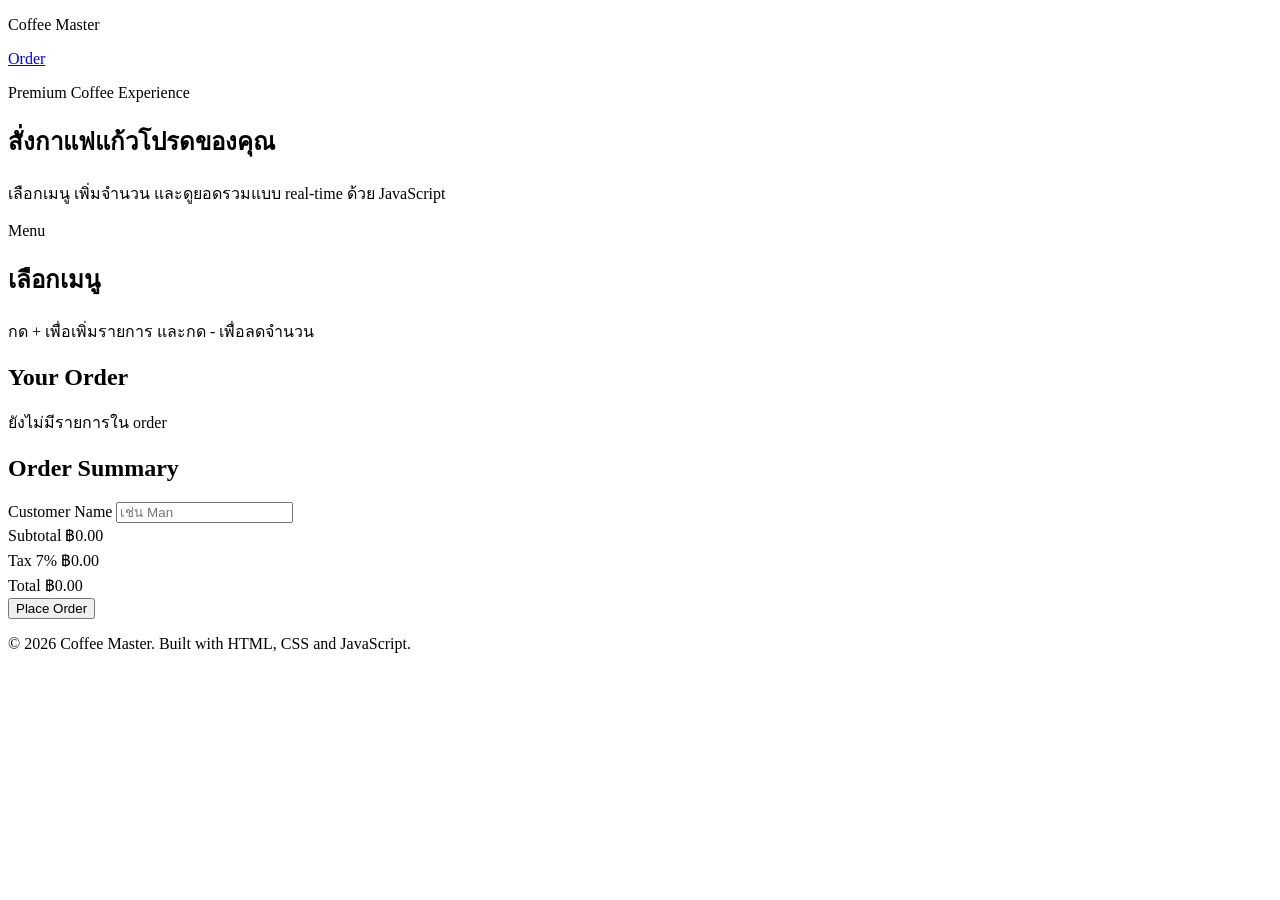
==== finish_js/index.html @ c5045203 "feat: add JavaScript workshop starter and finished solution Orphan branch for the Coffee Master Vani" ====
<!DOCTYPE html>
<html lang="th">
  <head>
    <meta charset="UTF-8" />
    <meta name="viewport" content="width=device-width, initial-scale=1.0" />
    <title>Coffee Master Order App</title>
    <link rel="stylesheet" href="/src/style.css" />
  </head>

  <body>
    <header class="site-header">
      <nav class="navbar">
        <p class="logo">Coffee Master</p>
        <a href="#order">Order</a>
      </nav>
    </header>

    <main>
      <section class="hero-section">
        <p class="eyebrow">Premium Coffee Experience</p>
        <h1>สั่งกาแฟแก้วโปรดของคุณ</h1>
        <p>
          เลือกเมนู เพิ่มจำนวน และดูยอดรวมแบบ real-time ด้วย JavaScript
        </p>
      </section>

      <section class="menu-section">
        <div class="section-header">
          <p class="eyebrow">Menu</p>
          <h2>เลือกเมนู</h2>
          <p>กด + เพื่อเพิ่มรายการ และกด - เพื่อลดจำนวน</p>
        </div>

        <div id="menuGrid" class="menu-grid"></div>
      </section>

      <section id="order" class="order-section">
        <div class="cart-card">
          <h2>Your Order</h2>

          <div id="cartItems" class="cart-items"></div>

          <p id="emptyCartMessage" class="empty-cart">
            ยังไม่มีรายการใน order
          </p>
        </div>

        <div class="summary-card">
          <h2>Order Summary</h2>

          <label for="customerName">Customer Name</label>
          <input id="customerName" type="text" placeholder="เช่น Man" />

          <div class="summary-row">
            <span>Subtotal</span>
            <span id="subtotal">฿0.00</span>
          </div>

          <div class="summary-row">
            <span>Tax 7%</span>
            <span id="tax">฿0.00</span>
          </div>

          <div class="summary-row final-total">
            <span>Total</span>
            <span id="total">฿0.00</span>
          </div>

          <button id="placeOrderButton">Place Order</button>

          <p id="orderMessage" class="order-message"></p>
        </div>
      </section>
    </main>

    <footer class="site-footer">
      <p>© 2026 Coffee Master. Built with HTML, CSS and JavaScript.</p>
    </footer>

    <script src="/src/main.js"></script>
  </body>
</html>
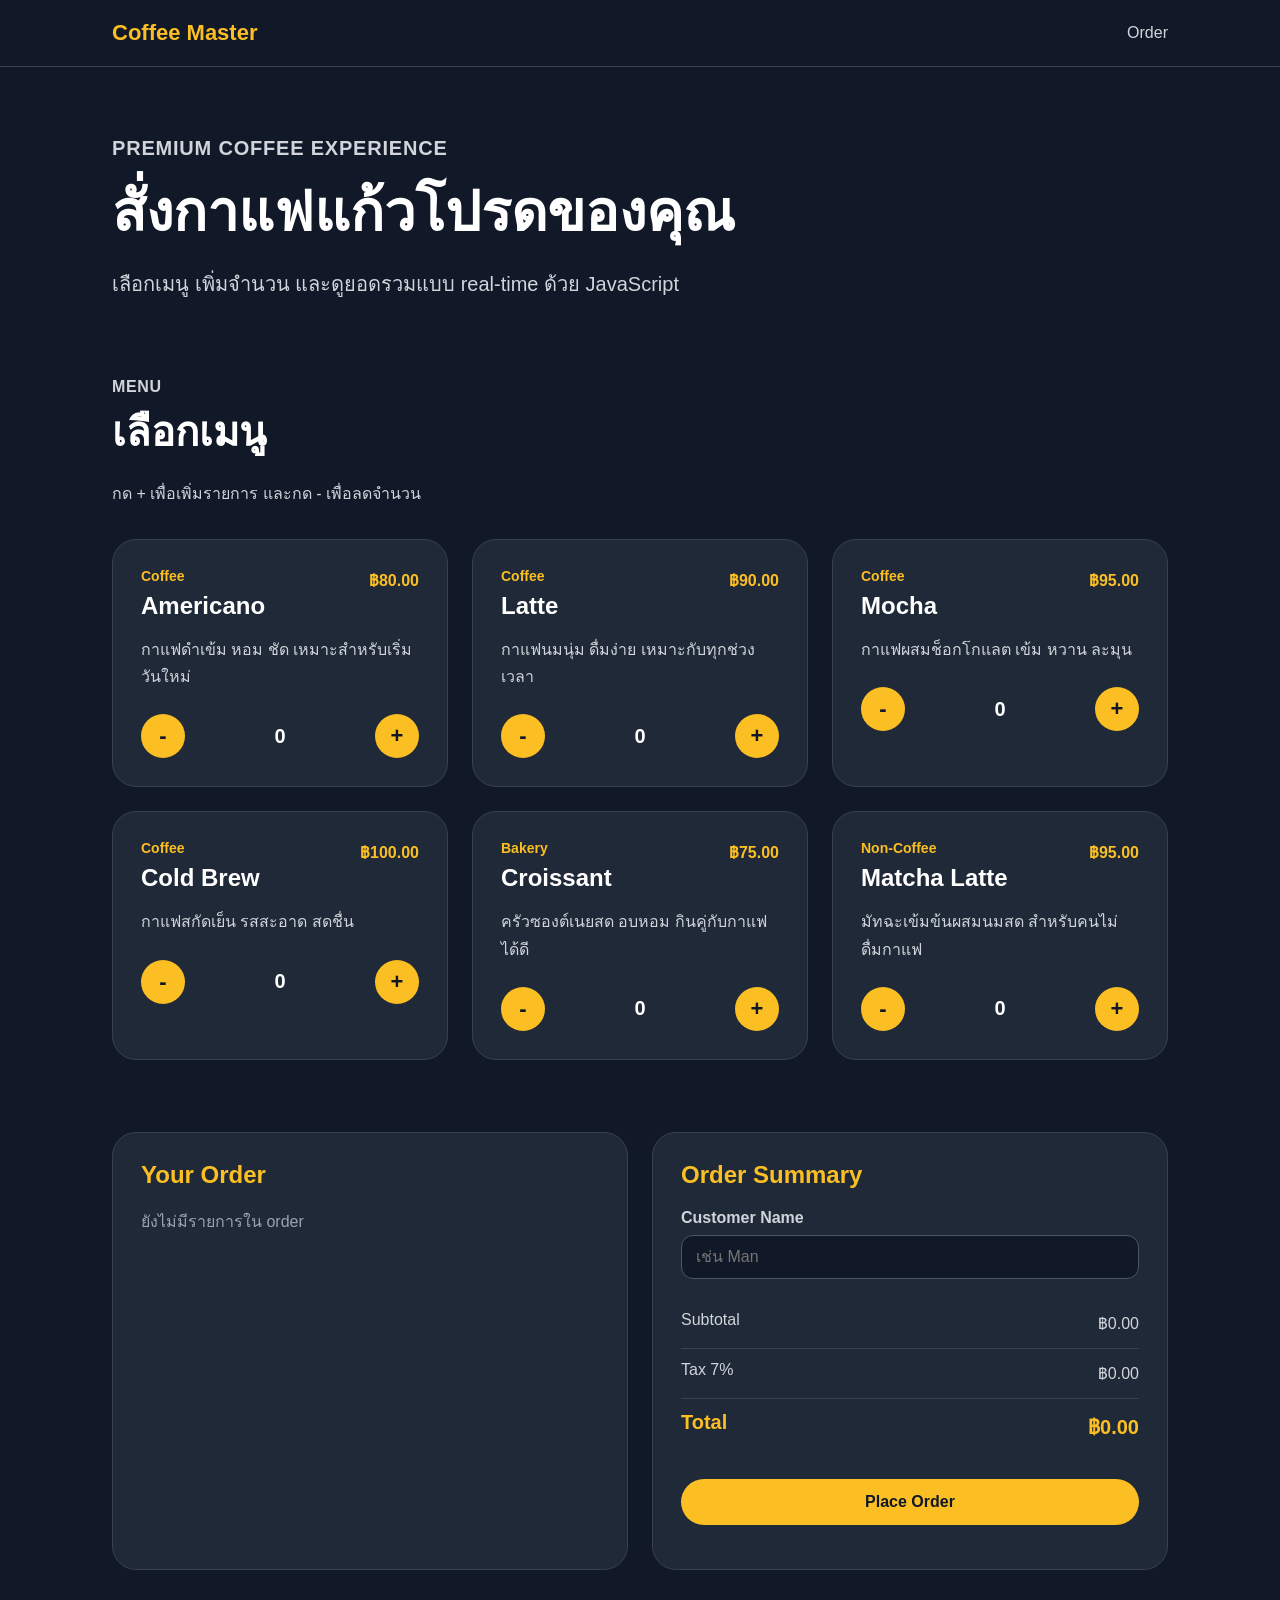
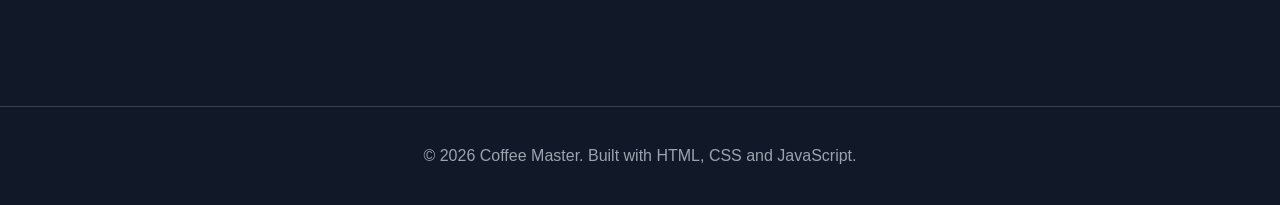
==== commit 1d04bd40: "fix: use relative src paths so index.html opens directly from disk Co-Authored-By: Claude Fable 5.1 " ====
--- a/finish_js/index.html
+++ b/finish_js/index.html
@@ -4,7 +4,7 @@
     <meta charset="UTF-8" />
     <meta name="viewport" content="width=device-width, initial-scale=1.0" />
     <title>Coffee Master Order App</title>
-    <link rel="stylesheet" href="/src/style.css" />
+    <link rel="stylesheet" href="./src/style.css" />
   </head>
 
   <body>
@@ -77,6 +77,6 @@
       <p>© 2026 Coffee Master. Built with HTML, CSS and JavaScript.</p>
     </footer>
 
-    <script src="/src/main.js"></script>
+    <script src="./src/main.js"></script>
   </body>
 </html>
--- a/finish_js/src/style.css
+++ b/finish_js/src/style.css
@@ -0,0 +1,309 @@
+* {
+  box-sizing: border-box;
+}
+
+body {
+  margin: 0;
+  font-family: Arial, sans-serif;
+  background: #111827;
+  color: white;
+}
+
+.site-header {
+  border-bottom: 1px solid #374151;
+}
+
+.navbar {
+  max-width: 1120px;
+  margin: 0 auto;
+  padding: 20px 32px;
+
+  display: flex;
+  justify-content: space-between;
+  align-items: center;
+}
+
+.logo {
+  margin: 0;
+  color: #fbbf24;
+  font-size: 22px;
+  font-weight: bold;
+}
+
+.navbar a {
+  color: #d1d5db;
+  text-decoration: none;
+}
+
+main {
+  max-width: 1120px;
+  margin: 0 auto;
+  padding: 64px 32px;
+}
+
+.hero-section {
+  margin-bottom: 72px;
+}
+
+.eyebrow {
+  margin: 0 0 16px;
+  color: #fbbf24;
+  font-weight: bold;
+  text-transform: uppercase;
+  letter-spacing: 0.04em;
+}
+
+h1 {
+  max-width: 760px;
+  margin: 0 0 24px;
+  font-size: 56px;
+  line-height: 1.1;
+}
+
+.hero-section p {
+  max-width: 680px;
+  color: #d1d5db;
+  font-size: 20px;
+  line-height: 1.7;
+}
+
+.section-header {
+  max-width: 680px;
+  margin-bottom: 32px;
+}
+
+.section-header h2 {
+  margin: 0 0 16px;
+  font-size: 40px;
+}
+
+.section-header p {
+  margin: 0;
+  color: #d1d5db;
+  line-height: 1.7;
+}
+
+.menu-section {
+  margin-bottom: 72px;
+}
+
+.menu-grid {
+  display: grid;
+  grid-template-columns: repeat(3, 1fr);
+  gap: 24px;
+}
+
+.menu-card {
+  padding: 28px;
+  border-radius: 24px;
+  background: #1f2937;
+  border: 1px solid #374151;
+}
+
+.menu-card:hover {
+  border-color: #fbbf24;
+}
+
+.menu-card-header {
+  display: flex;
+  justify-content: space-between;
+  gap: 16px;
+}
+
+.menu-category {
+  margin: 0 0 8px;
+  color: #fbbf24;
+  font-size: 14px;
+  font-weight: bold;
+}
+
+.menu-card h3 {
+  margin: 0;
+  font-size: 24px;
+}
+
+.menu-price {
+  margin: 0;
+  color: #fbbf24;
+  font-weight: bold;
+}
+
+.menu-description {
+  color: #d1d5db;
+  line-height: 1.7;
+}
+
+.quantity-control {
+  display: flex;
+  justify-content: space-between;
+  align-items: center;
+  gap: 12px;
+
+  margin-top: 24px;
+}
+
+.quantity-control button {
+  width: 44px;
+  height: 44px;
+  border: none;
+  border-radius: 999px;
+  background: #fbbf24;
+  color: #111827;
+  font-size: 22px;
+  font-weight: bold;
+  cursor: pointer;
+}
+
+.quantity-control span {
+  font-size: 20px;
+  font-weight: bold;
+}
+
+.order-section {
+  display: grid;
+  grid-template-columns: 1fr 1fr;
+  gap: 24px;
+  margin-bottom: 72px;
+}
+
+.cart-card,
+.summary-card {
+  padding: 28px;
+  border-radius: 24px;
+  background: #1f2937;
+  border: 1px solid #374151;
+}
+
+.cart-card h2,
+.summary-card h2 {
+  margin: 0 0 20px;
+  color: #fbbf24;
+}
+
+.cart-item {
+  display: flex;
+  justify-content: space-between;
+  gap: 16px;
+
+  padding: 16px 0;
+  border-bottom: 1px solid #374151;
+}
+
+.cart-item h3 {
+  margin: 0 0 6px;
+}
+
+.cart-item p {
+  margin: 0;
+  color: #d1d5db;
+}
+
+.empty-cart {
+  color: #9ca3af;
+}
+
+label {
+  display: block;
+  margin-bottom: 8px;
+  color: #d1d5db;
+  font-weight: bold;
+}
+
+input {
+  width: 100%;
+  margin-bottom: 20px;
+  border: 1px solid #4b5563;
+  border-radius: 12px;
+  padding: 12px 14px;
+  background: #111827;
+  color: white;
+  font-size: 16px;
+}
+
+.summary-row {
+  display: flex;
+  justify-content: space-between;
+  gap: 16px;
+
+  padding: 12px 0;
+  color: #d1d5db;
+  border-bottom: 1px solid #374151;
+}
+
+.final-total {
+  color: #fbbf24;
+  font-size: 20px;
+  font-weight: bold;
+  border-bottom: none;
+}
+
+#placeOrderButton {
+  width: 100%;
+  margin-top: 24px;
+  border: none;
+  border-radius: 999px;
+  padding: 14px 24px;
+  background: #fbbf24;
+  color: #111827;
+  font-size: 16px;
+  font-weight: bold;
+  cursor: pointer;
+}
+
+#placeOrderButton:hover,
+.quantity-control button:hover {
+  background: #fcd34d;
+}
+
+.order-message {
+  margin: 16px 0 0;
+  line-height: 1.7;
+}
+
+.order-message.error {
+  color: #fca5a5;
+}
+
+.order-message.success {
+  color: #86efac;
+}
+
+.site-footer {
+  border-top: 1px solid #374151;
+  padding: 24px 32px;
+  text-align: center;
+  color: #9ca3af;
+}
+
+@media (max-width: 900px) {
+  .menu-grid {
+    grid-template-columns: repeat(2, 1fr);
+  }
+
+  .order-section {
+    grid-template-columns: 1fr;
+  }
+
+  h1 {
+    font-size: 44px;
+  }
+}
+
+@media (max-width: 600px) {
+  .navbar {
+    flex-direction: column;
+    gap: 16px;
+  }
+
+  main {
+    padding: 40px 20px;
+  }
+
+  .menu-grid {
+    grid-template-columns: 1fr;
+  }
+
+  h1 {
+    font-size: 36px;
+  }
+}
